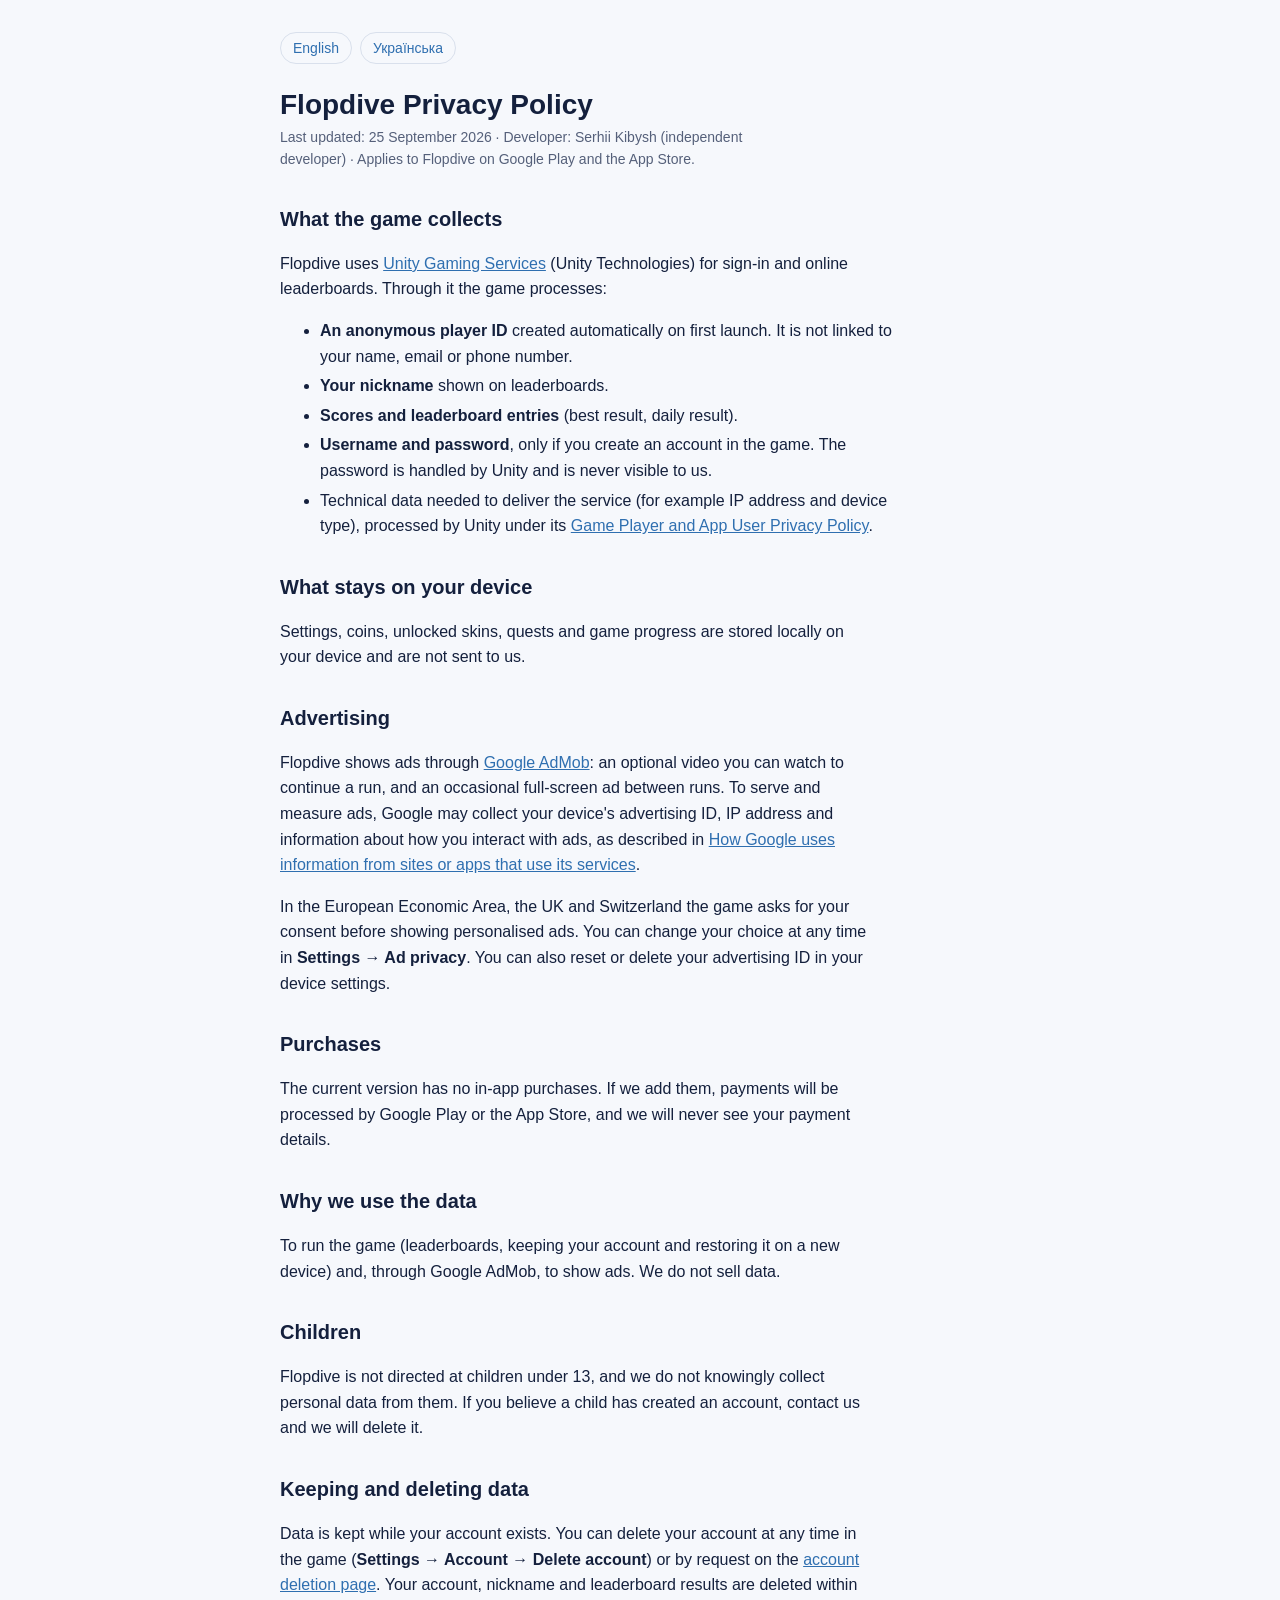
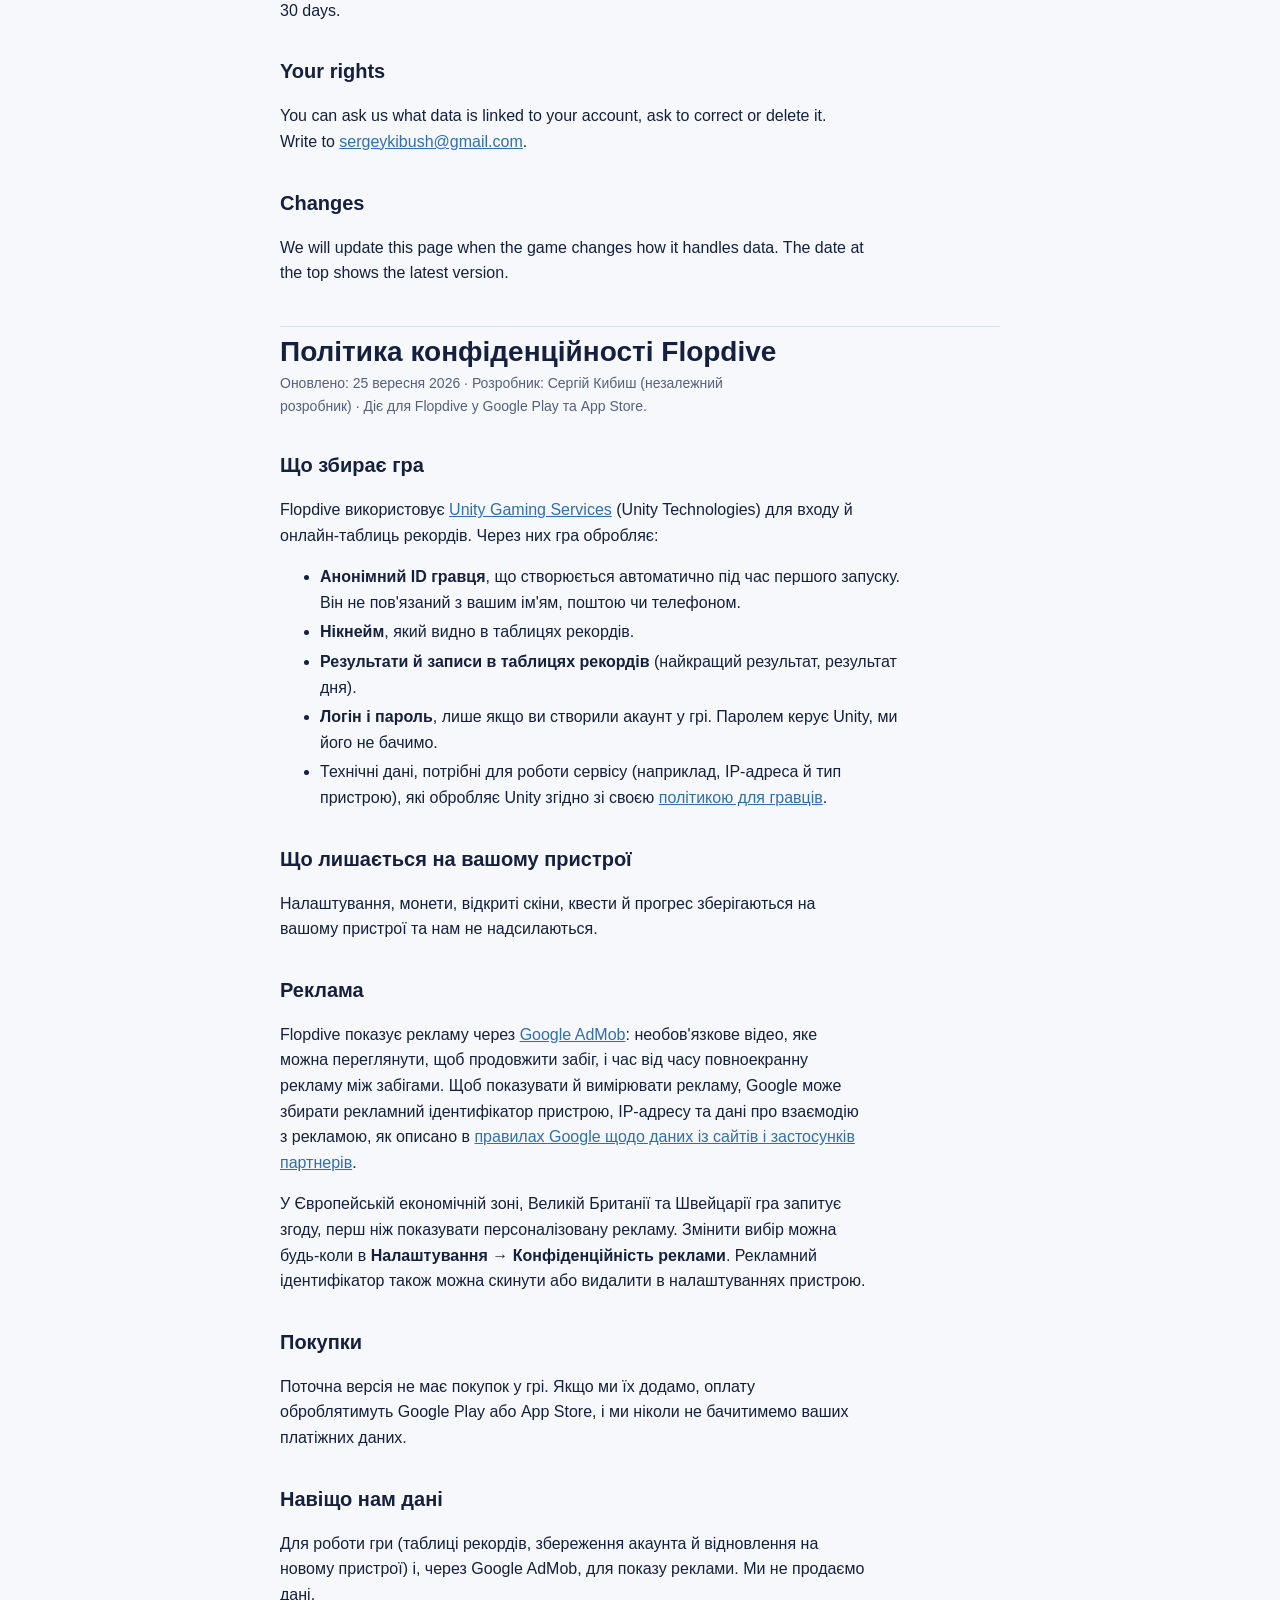
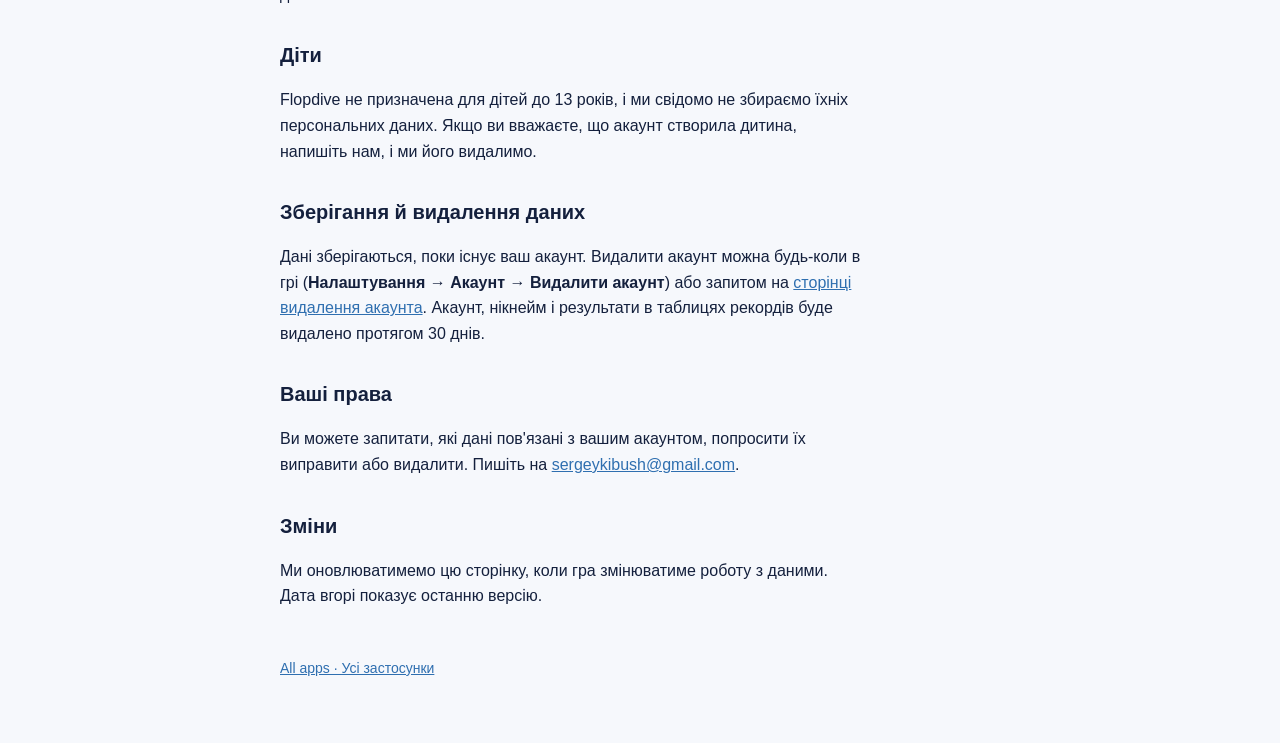
==== flopdive/privacy/index.html @ 68af7b1c "Universal privacy/deletion pages for Flopdive and Qwertico - index.html: landing linking to each app" ====
<!doctype html><html lang="en"><head><meta charset="utf-8"><meta name="viewport" content="width=device-width,initial-scale=1">
<title>Flopdive — Privacy Policy</title><link rel="stylesheet" href="/style.css"></head><body><main>
<nav class="lang"><a href="#en">English</a><a href="#uk">Українська</a></nav>

<section id="en" lang="en">
<h1>Flopdive Privacy Policy</h1>
<p class="meta">Last updated: 25 September 2026 · Developer: Serhii Kibysh (independent developer) · Applies to Flopdive on Google Play and the App Store.</p>

<h2>What the game collects</h2>
<p>Flopdive uses <a href="https://unity.com/solutions/gaming-services">Unity Gaming Services</a> (Unity Technologies) for sign-in and online leaderboards. Through it the game processes:</p>
<ul>
<li><b>An anonymous player ID</b> created automatically on first launch. It is not linked to your name, email or phone number.</li>
<li><b>Your nickname</b> shown on leaderboards.</li>
<li><b>Scores and leaderboard entries</b> (best result, daily result).</li>
<li><b>Username and password</b>, only if you create an account in the game. The password is handled by Unity and is never visible to us.</li>
<li>Technical data needed to deliver the service (for example IP address and device type), processed by Unity under its <a href="https://unity.com/legal/game-player-and-app-user-privacy-policy">Game Player and App User Privacy Policy</a>.</li>
</ul>

<h2>What stays on your device</h2>
<p>Settings, coins, unlocked skins, quests and game progress are stored locally on your device and are not sent to us.</p>

<h2>Advertising</h2>
<p>Flopdive shows ads through <a href="https://admob.google.com/">Google AdMob</a>: an optional video you can watch to continue a run, and an occasional full-screen ad between runs. To serve and measure ads, Google may collect your device's advertising ID, IP address and information about how you interact with ads, as described in <a href="https://policies.google.com/technologies/partner-sites">How Google uses information from sites or apps that use its services</a>.</p>
<p>In the European Economic Area, the UK and Switzerland the game asks for your consent before showing personalised ads. You can change your choice at any time in <b>Settings → Ad privacy</b>. You can also reset or delete your advertising ID in your device settings.</p>

<h2>Purchases</h2>
<p>The current version has no in-app purchases. If we add them, payments will be processed by Google Play or the App Store, and we will never see your payment details.</p>

<h2>Why we use the data</h2>
<p>To run the game (leaderboards, keeping your account and restoring it on a new device) and, through Google AdMob, to show ads. We do not sell data.</p>

<h2>Children</h2>
<p>Flopdive is not directed at children under 13, and we do not knowingly collect personal data from them. If you believe a child has created an account, contact us and we will delete it.</p>

<h2>Keeping and deleting data</h2>
<p>Data is kept while your account exists. You can delete your account at any time in the game (<b>Settings → Account → Delete account</b>) or by request on the <a href="/flopdive/delete-account/">account deletion page</a>. Your account, nickname and leaderboard results are deleted within 30 days.</p>

<h2>Your rights</h2>
<p>You can ask us what data is linked to your account, ask to correct or delete it. Write to <a href="mailto:sergeykibush@gmail.com">sergeykibush@gmail.com</a>.</p>

<h2>Changes</h2>
<p>We will update this page when the game changes how it handles data. The date at the top shows the latest version.</p>
</section>

<section id="uk" lang="uk">
<h1>Політика конфіденційності Flopdive</h1>
<p class="meta">Оновлено: 25 вересня 2026 · Розробник: Сергій Кибиш (незалежний розробник) · Діє для Flopdive у Google Play та App Store.</p>

<h2>Що збирає гра</h2>
<p>Flopdive використовує <a href="https://unity.com/solutions/gaming-services">Unity Gaming Services</a> (Unity Technologies) для входу й онлайн-таблиць рекордів. Через них гра обробляє:</p>
<ul>
<li><b>Анонімний ID гравця</b>, що створюється автоматично під час першого запуску. Він не пов'язаний з вашим ім'ям, поштою чи телефоном.</li>
<li><b>Нікнейм</b>, який видно в таблицях рекордів.</li>
<li><b>Результати й записи в таблицях рекордів</b> (найкращий результат, результат дня).</li>
<li><b>Логін і пароль</b>, лише якщо ви створили акаунт у грі. Паролем керує Unity, ми його не бачимо.</li>
<li>Технічні дані, потрібні для роботи сервісу (наприклад, IP-адреса й тип пристрою), які обробляє Unity згідно зі своєю <a href="https://unity.com/legal/game-player-and-app-user-privacy-policy">політикою для гравців</a>.</li>
</ul>

<h2>Що лишається на вашому пристрої</h2>
<p>Налаштування, монети, відкриті скіни, квести й прогрес зберігаються на вашому пристрої та нам не надсилаються.</p>

<h2>Реклама</h2>
<p>Flopdive показує рекламу через <a href="https://admob.google.com/">Google AdMob</a>: необов'язкове відео, яке можна переглянути, щоб продовжити забіг, і час від часу повноекранну рекламу між забігами. Щоб показувати й вимірювати рекламу, Google може збирати рекламний ідентифікатор пристрою, IP-адресу та дані про взаємодію з рекламою, як описано в <a href="https://policies.google.com/technologies/partner-sites?hl=uk">правилах Google щодо даних із сайтів і застосунків партнерів</a>.</p>
<p>У Європейській економічній зоні, Великій Британії та Швейцарії гра запитує згоду, перш ніж показувати персоналізовану рекламу. Змінити вибір можна будь-коли в <b>Налаштування → Конфіденційність реклами</b>. Рекламний ідентифікатор також можна скинути або видалити в налаштуваннях пристрою.</p>

<h2>Покупки</h2>
<p>Поточна версія не має покупок у грі. Якщо ми їх додамо, оплату оброблятимуть Google Play або App Store, і ми ніколи не бачитимемо ваших платіжних даних.</p>

<h2>Навіщо нам дані</h2>
<p>Для роботи гри (таблиці рекордів, збереження акаунта й відновлення на новому пристрої) і, через Google AdMob, для показу реклами. Ми не продаємо дані.</p>

<h2>Діти</h2>
<p>Flopdive не призначена для дітей до 13 років, і ми свідомо не збираємо їхніх персональних даних. Якщо ви вважаєте, що акаунт створила дитина, напишіть нам, і ми його видалимо.</p>

<h2>Зберігання й видалення даних</h2>
<p>Дані зберігаються, поки існує ваш акаунт. Видалити акаунт можна будь-коли в грі (<b>Налаштування → Акаунт → Видалити акаунт</b>) або запитом на <a href="/flopdive/delete-account/">сторінці видалення акаунта</a>. Акаунт, нікнейм і результати в таблицях рекордів буде видалено протягом 30 днів.</p>

<h2>Ваші права</h2>
<p>Ви можете запитати, які дані пов'язані з вашим акаунтом, попросити їх виправити або видалити. Пишіть на <a href="mailto:sergeykibush@gmail.com">sergeykibush@gmail.com</a>.</p>

<h2>Зміни</h2>
<p>Ми оновлюватимемо цю сторінку, коли гра змінюватиме роботу з даними. Дата вгорі показує останню версію.</p>
</section>
<footer><a href="/">All apps · Усі застосунки</a></footer>
</main></body></html>
---- style.css ----
:root{--bg:#F6F8FC;--ink:#14203D;--muted:#55607A;--line:#D9E0EC;--accent:#2F6FB0;--card:#FFFFFF;color-scheme:light}
@media (prefers-color-scheme:dark){:root{--bg:#10162A;--ink:#E8EEFB;--muted:#9BA7C2;--line:#27314F;--accent:#7DB8F2;--card:#171F38;color-scheme:dark}}
*{box-sizing:border-box}
body{margin:0;background:var(--bg);color:var(--ink);font:16px/1.6 -apple-system,BlinkMacSystemFont,"Segoe UI",Roboto,"Noto Sans",sans-serif;padding:32px 16px 64px}
main{max-width:720px;margin:0 auto}
h1{font-size:28px;line-height:1.2;margin:0 0 4px}
h2{font-size:20px;margin:32px 0 8px}
h3{font-size:16px;margin:20px 0 4px}
p,li{max-width:66ch}
a{color:var(--accent)}
.meta{color:var(--muted);font-size:14px;margin:0 0 24px}
.lang{display:flex;gap:8px;margin:0 0 24px}
.lang a{padding:4px 12px;border:1px solid var(--line);border-radius:99px;text-decoration:none;font-size:14px}
.card{background:var(--card);border:1px solid var(--line);border-radius:12px;padding:16px 20px;margin:16px 0}
section+section{border-top:1px solid var(--line);margin-top:40px;padding-top:8px}
ol li,ul li{margin:4px 0}
code{font-size:14px}
footer{margin-top:48px;color:var(--muted);font-size:14px}
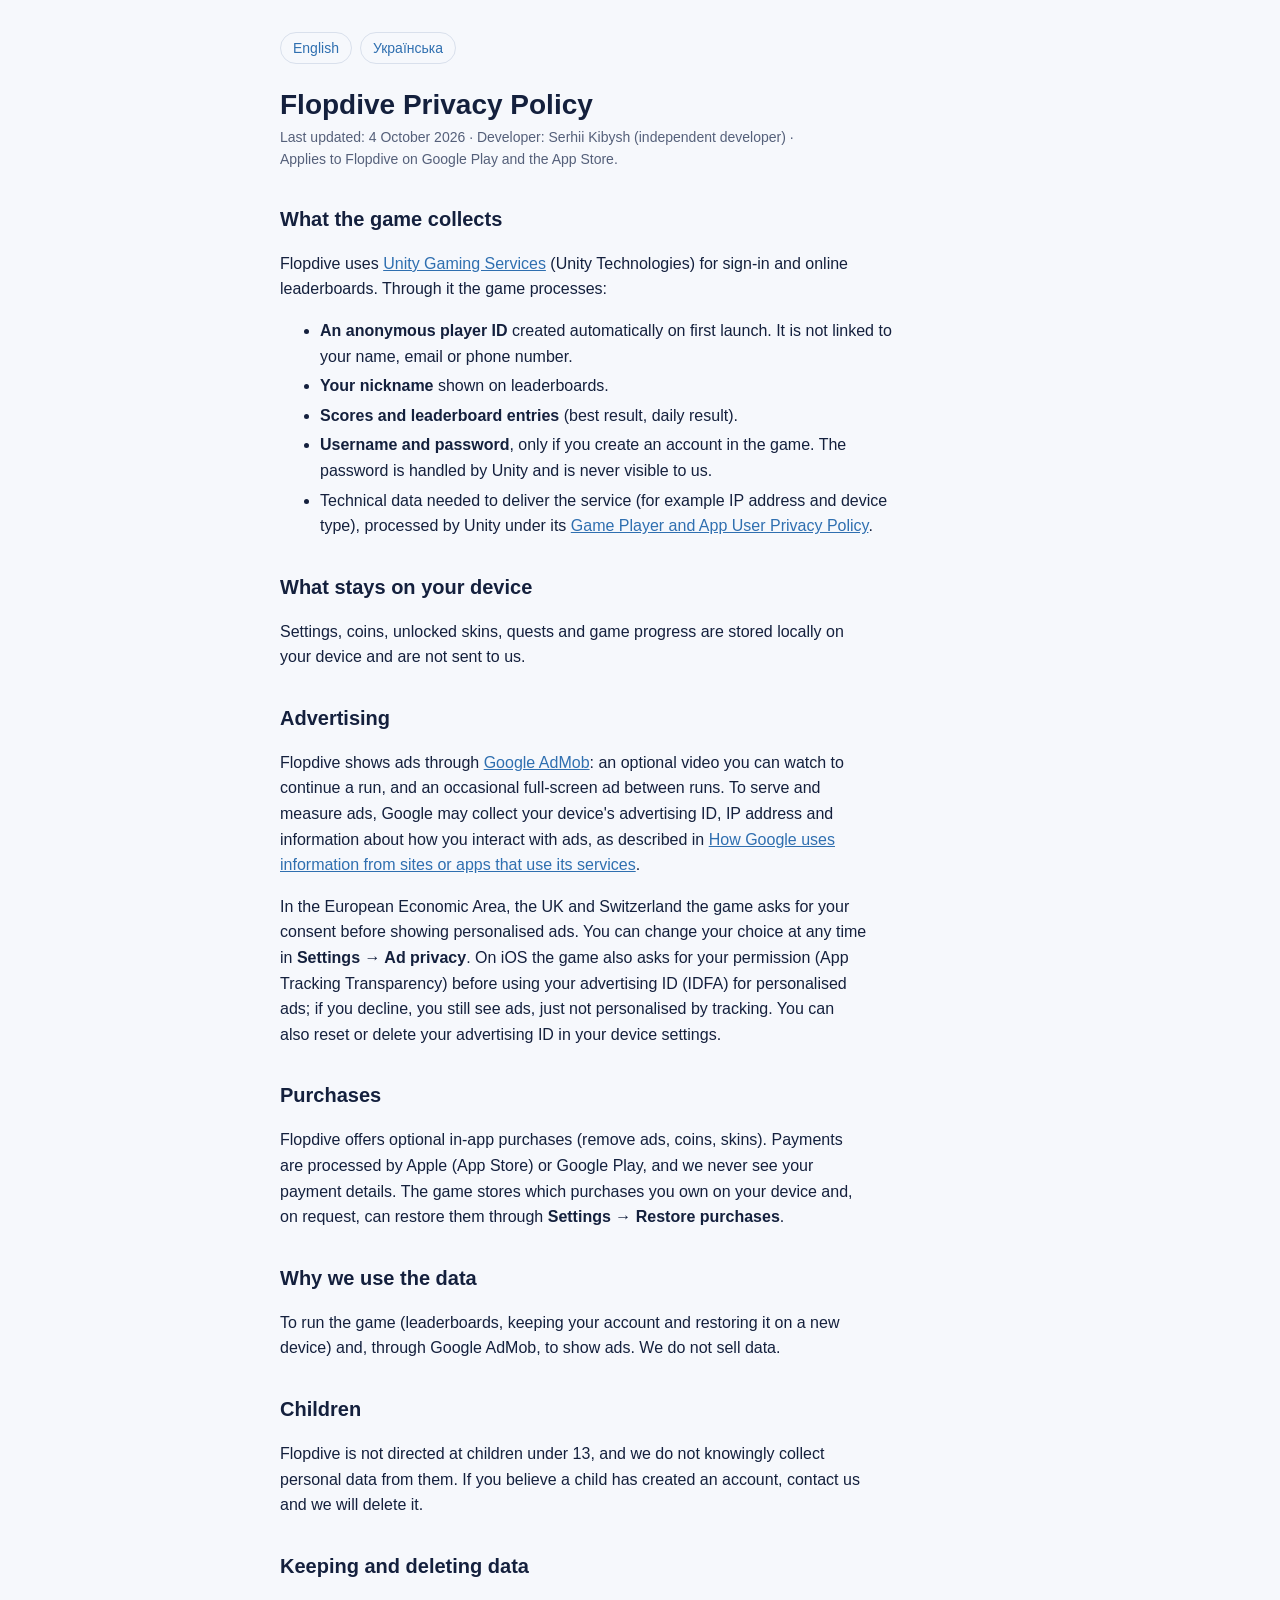
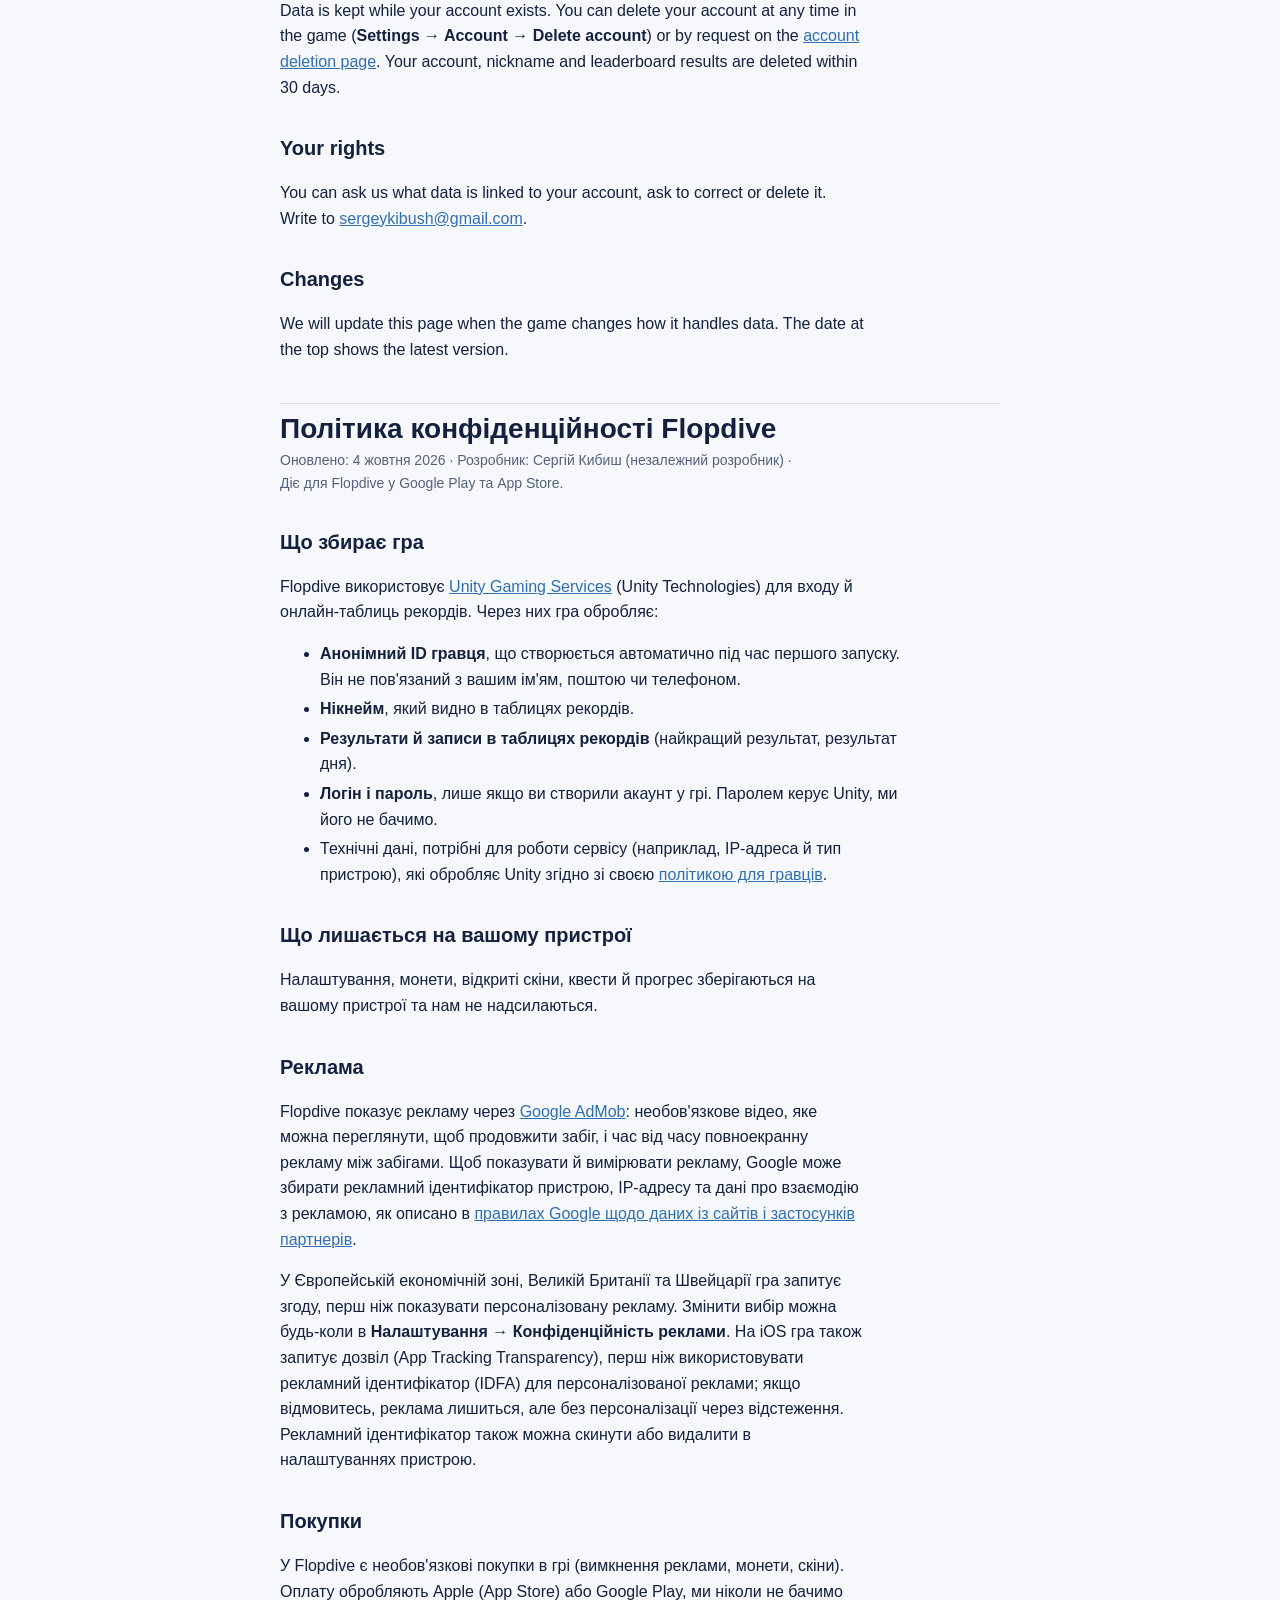
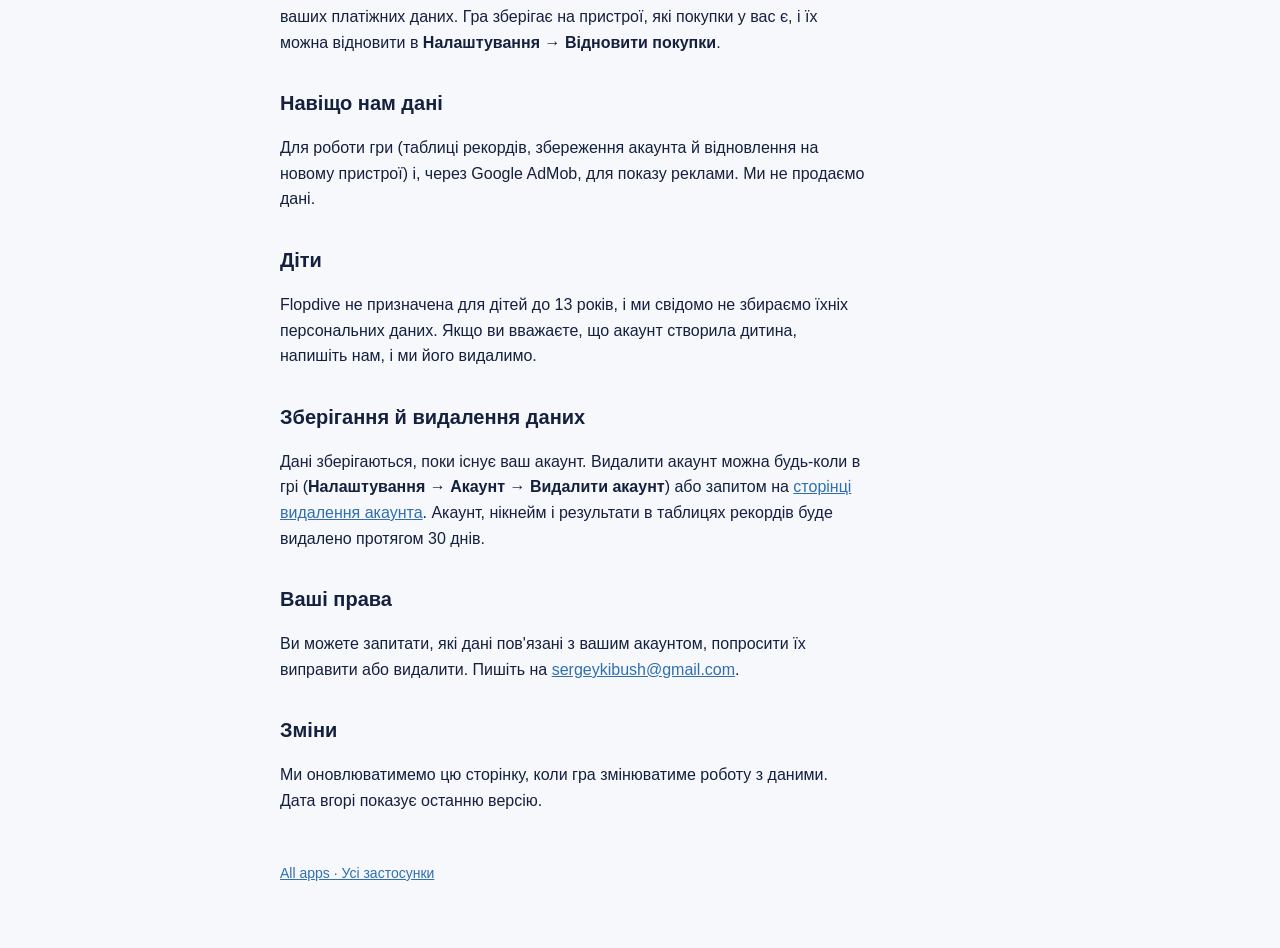
==== commit 6b4a9c10: "Add Flopdive landing and Support pages; update privacy policy for IAP and ATT Co-Authored-By: Claude" ====
--- a/flopdive/privacy/index.html
+++ b/flopdive/privacy/index.html
@@ -4,7 +4,7 @@
 
 <section id="en" lang="en">
 <h1>Flopdive Privacy Policy</h1>
-<p class="meta">Last updated: 25 September 2026 · Developer: Serhii Kibysh (independent developer) · Applies to Flopdive on Google Play and the App Store.</p>
+<p class="meta">Last updated: 4 October 2026 · Developer: Serhii Kibysh (independent developer) · Applies to Flopdive on Google Play and the App Store.</p>
 
 <h2>What the game collects</h2>
 <p>Flopdive uses <a href="https://unity.com/solutions/gaming-services">Unity Gaming Services</a> (Unity Technologies) for sign-in and online leaderboards. Through it the game processes:</p>
@@ -21,10 +21,10 @@
 
 <h2>Advertising</h2>
 <p>Flopdive shows ads through <a href="https://admob.google.com/">Google AdMob</a>: an optional video you can watch to continue a run, and an occasional full-screen ad between runs. To serve and measure ads, Google may collect your device's advertising ID, IP address and information about how you interact with ads, as described in <a href="https://policies.google.com/technologies/partner-sites">How Google uses information from sites or apps that use its services</a>.</p>
-<p>In the European Economic Area, the UK and Switzerland the game asks for your consent before showing personalised ads. You can change your choice at any time in <b>Settings → Ad privacy</b>. You can also reset or delete your advertising ID in your device settings.</p>
+<p>In the European Economic Area, the UK and Switzerland the game asks for your consent before showing personalised ads. You can change your choice at any time in <b>Settings → Ad privacy</b>. On iOS the game also asks for your permission (App Tracking Transparency) before using your advertising ID (IDFA) for personalised ads; if you decline, you still see ads, just not personalised by tracking. You can also reset or delete your advertising ID in your device settings.</p>
 
 <h2>Purchases</h2>
-<p>The current version has no in-app purchases. If we add them, payments will be processed by Google Play or the App Store, and we will never see your payment details.</p>
+<p>Flopdive offers optional in-app purchases (remove ads, coins, skins). Payments are processed by Apple (App Store) or Google Play, and we never see your payment details. The game stores which purchases you own on your device and, on request, can restore them through <b>Settings → Restore purchases</b>.</p>
 
 <h2>Why we use the data</h2>
 <p>To run the game (leaderboards, keeping your account and restoring it on a new device) and, through Google AdMob, to show ads. We do not sell data.</p>
@@ -44,7 +44,7 @@
 
 <section id="uk" lang="uk">
 <h1>Політика конфіденційності Flopdive</h1>
-<p class="meta">Оновлено: 25 вересня 2026 · Розробник: Сергій Кибиш (незалежний розробник) · Діє для Flopdive у Google Play та App Store.</p>
+<p class="meta">Оновлено: 4 жовтня 2026 · Розробник: Сергій Кибиш (незалежний розробник) · Діє для Flopdive у Google Play та App Store.</p>
 
 <h2>Що збирає гра</h2>
 <p>Flopdive використовує <a href="https://unity.com/solutions/gaming-services">Unity Gaming Services</a> (Unity Technologies) для входу й онлайн-таблиць рекордів. Через них гра обробляє:</p>
@@ -61,10 +61,10 @@
 
 <h2>Реклама</h2>
 <p>Flopdive показує рекламу через <a href="https://admob.google.com/">Google AdMob</a>: необов'язкове відео, яке можна переглянути, щоб продовжити забіг, і час від часу повноекранну рекламу між забігами. Щоб показувати й вимірювати рекламу, Google може збирати рекламний ідентифікатор пристрою, IP-адресу та дані про взаємодію з рекламою, як описано в <a href="https://policies.google.com/technologies/partner-sites?hl=uk">правилах Google щодо даних із сайтів і застосунків партнерів</a>.</p>
-<p>У Європейській економічній зоні, Великій Британії та Швейцарії гра запитує згоду, перш ніж показувати персоналізовану рекламу. Змінити вибір можна будь-коли в <b>Налаштування → Конфіденційність реклами</b>. Рекламний ідентифікатор також можна скинути або видалити в налаштуваннях пристрою.</p>
+<p>У Європейській економічній зоні, Великій Британії та Швейцарії гра запитує згоду, перш ніж показувати персоналізовану рекламу. Змінити вибір можна будь-коли в <b>Налаштування → Конфіденційність реклами</b>. На iOS гра також запитує дозвіл (App Tracking Transparency), перш ніж використовувати рекламний ідентифікатор (IDFA) для персоналізованої реклами; якщо відмовитесь, реклама лишиться, але без персоналізації через відстеження. Рекламний ідентифікатор також можна скинути або видалити в налаштуваннях пристрою.</p>
 
 <h2>Покупки</h2>
-<p>Поточна версія не має покупок у грі. Якщо ми їх додамо, оплату оброблятимуть Google Play або App Store, і ми ніколи не бачитимемо ваших платіжних даних.</p>
+<p>У Flopdive є необов'язкові покупки в грі (вимкнення реклами, монети, скіни). Оплату обробляють Apple (App Store) або Google Play, ми ніколи не бачимо ваших платіжних даних. Гра зберігає на пристрої, які покупки у вас є, і їх можна відновити в <b>Налаштування → Відновити покупки</b>.</p>
 
 <h2>Навіщо нам дані</h2>
 <p>Для роботи гри (таблиці рекордів, збереження акаунта й відновлення на новому пристрої) і, через Google AdMob, для показу реклами. Ми не продаємо дані.</p>
